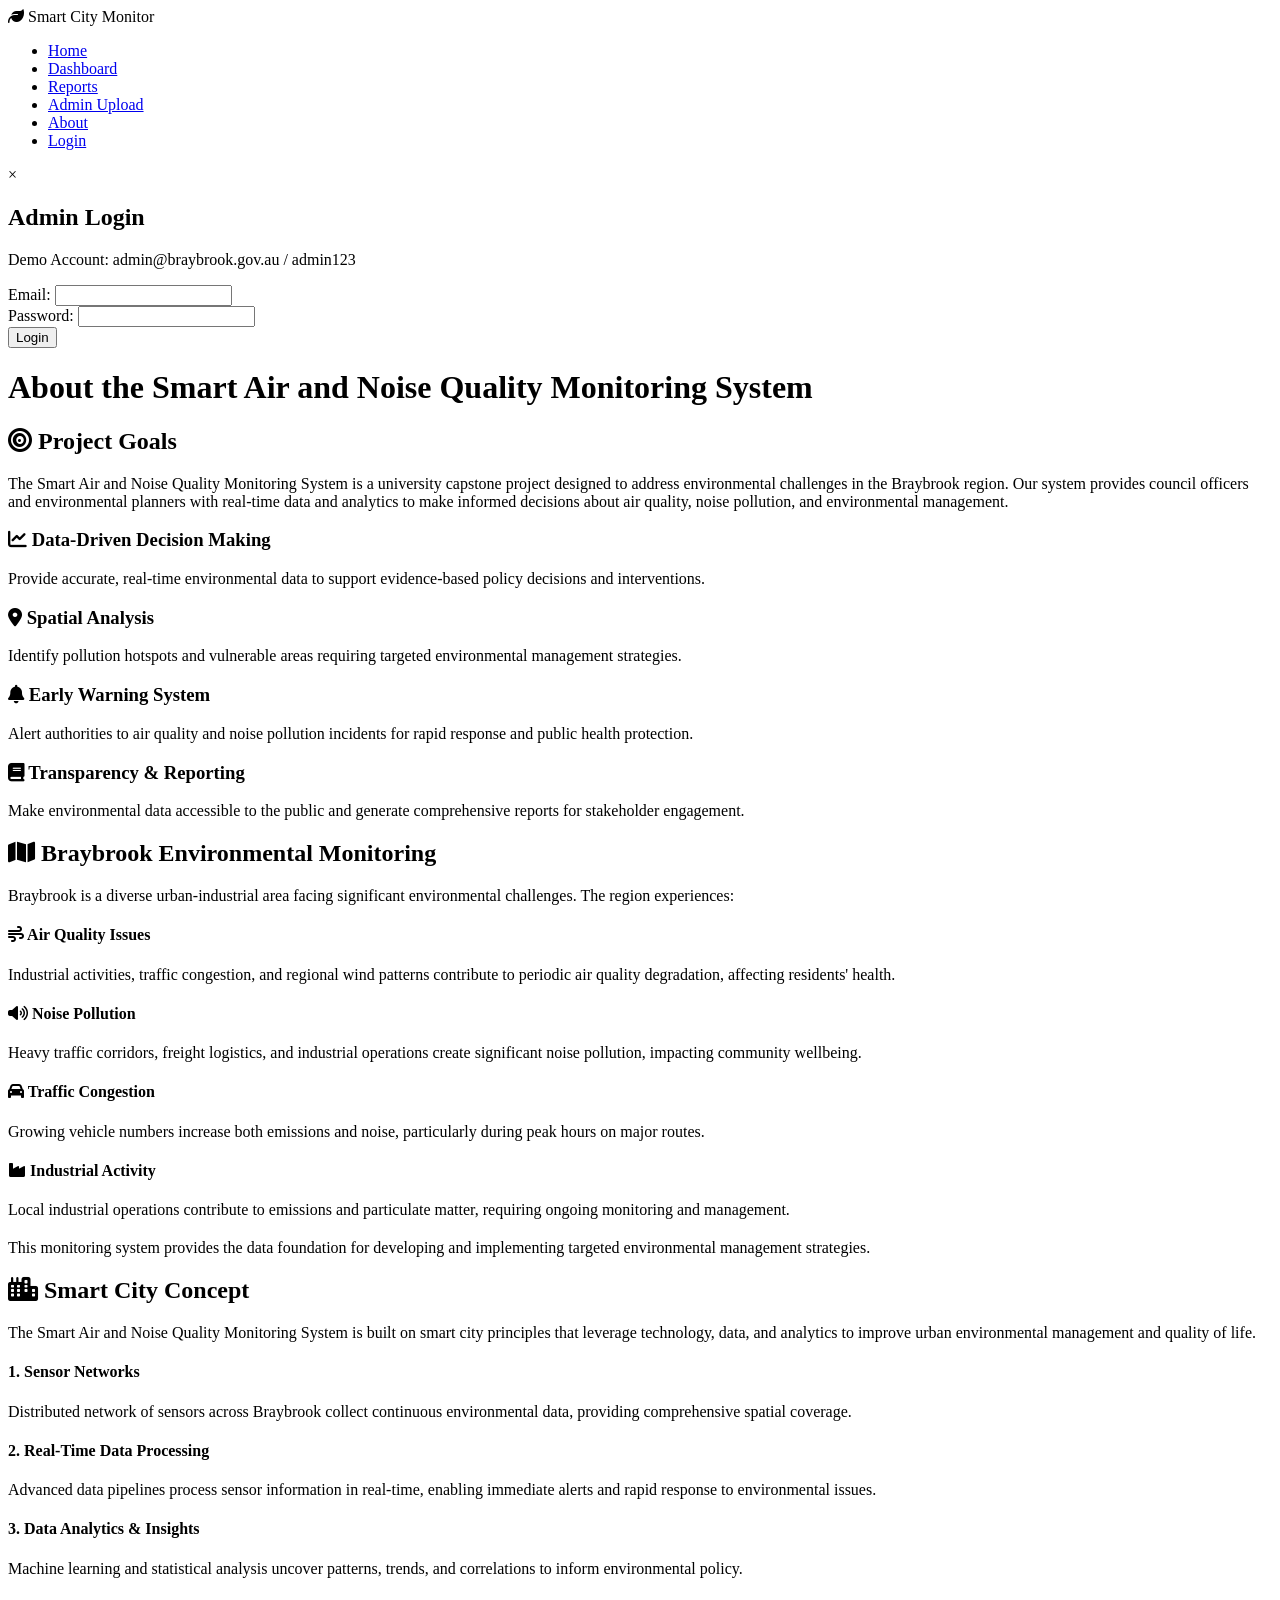
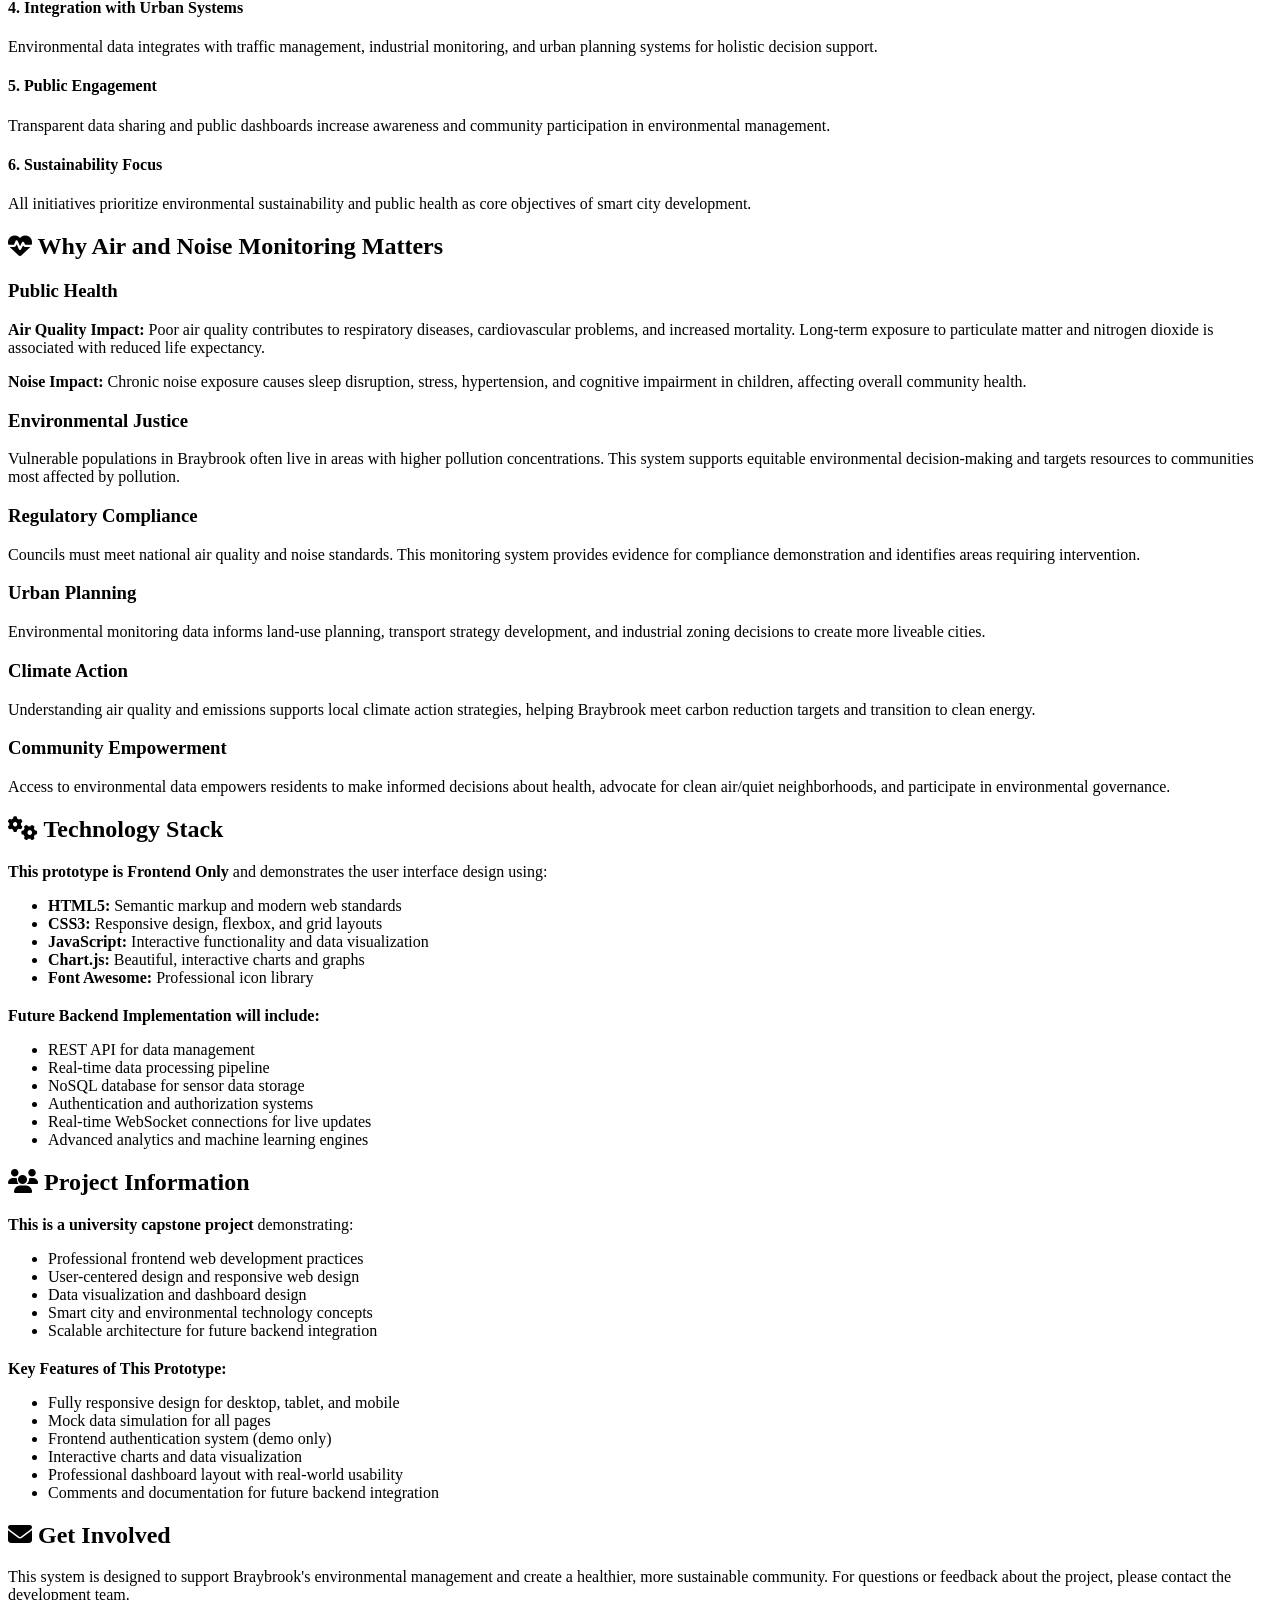
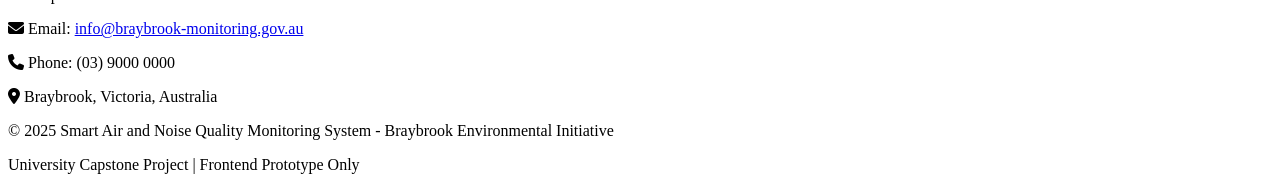
==== about.html @ 778712ca "Add files via upload" ====
<!DOCTYPE html>
<html lang="en">
<head>
    <meta charset="UTF-8">
    <meta name="viewport" content="width=device-width, initial-scale=1.0">
    <title>About - Smart Air and Noise Quality Monitoring System</title>
    <link rel="stylesheet" href="css/style.css">
    <link rel="stylesheet" href="https://cdnjs.cloudflare.com/ajax/libs/font-awesome/6.4.0/css/all.min.css">
</head>
<body>
    <!-- Navigation Bar -->
    <nav class="navbar">
        <div class="nav-container">
            <div class="nav-logo">
                <i class="fas fa-leaf"></i>
                <span>Smart City Monitor</span>
            </div>
            <ul class="nav-menu">
                <li><a href="index.html" class="nav-link">Home</a></li>
                <li><a href="dashboard.html" class="nav-link">Dashboard</a></li>
                <li><a href="reports.html" class="nav-link">Reports</a></li>
                <li><a href="admin.html" class="nav-link">Admin Upload</a></li>
                <li><a href="about.html" class="nav-link active">About</a></li>
                <li id="loginBtn"><a href="#" class="nav-link btn-login">Login</a></li>
                <li id="logoutBtn" style="display:none;"><a href="#" class="nav-link btn-login">Logout</a></li>
            </ul>
            <div class="hamburger">
                <span></span>
                <span></span>
                <span></span>
            </div>
        </div>
    </nav>

    <!-- Login Modal -->
    <div id="loginModal" class="modal">
        <div class="modal-content">
            <span class="close">&times;</span>
            <div class="login-form-container">
                <h2>Admin Login</h2>
                <p class="demo-note">Demo Account: admin@braybrook.gov.au / admin123</p>
                <form id="loginForm">
                    <div class="form-group">
                        <label for="email">Email:</label>
                        <input type="email" id="email" name="email" required>
                    </div>
                    <div class="form-group">
                        <label for="password">Password:</label>
                        <input type="password" id="password" name="password" required>
                    </div>
                    <div id="loginError" class="error-message" style="display:none;"></div>
                    <button type="submit" class="btn-primary">Login</button>
                </form>
            </div>
        </div>
    </div>

    <!-- Main Content -->
    <main class="main-content">
        <div class="container">
            <h1>About the Smart Air and Noise Quality Monitoring System</h1>

            <!-- Project Overview -->
            <section class="about-section">
                <h2><i class="fas fa-bullseye"></i> Project Goals</h2>
                <div class="about-content">
                    <p>The Smart Air and Noise Quality Monitoring System is a university capstone project designed to address environmental challenges in the Braybrook region. Our system provides council officers and environmental planners with real-time data and analytics to make informed decisions about air quality, noise pollution, and environmental management.</p>
                    
                    <div class="goal-cards">
                        <div class="goal-card">
                            <h3><i class="fas fa-chart-line"></i> Data-Driven Decision Making</h3>
                            <p>Provide accurate, real-time environmental data to support evidence-based policy decisions and interventions.</p>
                        </div>
                        <div class="goal-card">
                            <h3><i class="fas fa-map-marker-alt"></i> Spatial Analysis</h3>
                            <p>Identify pollution hotspots and vulnerable areas requiring targeted environmental management strategies.</p>
                        </div>
                        <div class="goal-card">
                            <h3><i class="fas fa-bell"></i> Early Warning System</h3>
                            <p>Alert authorities to air quality and noise pollution incidents for rapid response and public health protection.</p>
                        </div>
                        <div class="goal-card">
                            <h3><i class="fas fa-book"></i> Transparency & Reporting</h3>
                            <p>Make environmental data accessible to the public and generate comprehensive reports for stakeholder engagement.</p>
                        </div>
                    </div>
                </div>
            </section>

            <!-- Braybrook Environmental Monitoring -->
            <section class="about-section">
                <h2><i class="fas fa-map"></i> Braybrook Environmental Monitoring</h2>
                <div class="about-content">
                    <p>Braybrook is a diverse urban-industrial area facing significant environmental challenges. The region experiences:</p>
                    
                    <div class="challenges-grid">
                        <div class="challenge-item">
                            <h4><i class="fas fa-wind"></i> Air Quality Issues</h4>
                            <p>Industrial activities, traffic congestion, and regional wind patterns contribute to periodic air quality degradation, affecting residents' health.</p>
                        </div>
                        <div class="challenge-item">
                            <h4><i class="fas fa-volume-high"></i> Noise Pollution</h4>
                            <p>Heavy traffic corridors, freight logistics, and industrial operations create significant noise pollution, impacting community wellbeing.</p>
                        </div>
                        <div class="challenge-item">
                            <h4><i class="fas fa-car"></i> Traffic Congestion</h4>
                            <p>Growing vehicle numbers increase both emissions and noise, particularly during peak hours on major routes.</p>
                        </div>
                        <div class="challenge-item">
                            <h4><i class="fas fa-industry"></i> Industrial Activity</h4>
                            <p>Local industrial operations contribute to emissions and particulate matter, requiring ongoing monitoring and management.</p>
                        </div>
                    </div>

                    <p style="margin-top: 20px;">This monitoring system provides the data foundation for developing and implementing targeted environmental management strategies.</p>
                </div>
            </section>

            <!-- Smart City Concept -->
            <section class="about-section">
                <h2><i class="fas fa-city"></i> Smart City Concept</h2>
                <div class="about-content">
                    <p>The Smart Air and Noise Quality Monitoring System is built on smart city principles that leverage technology, data, and analytics to improve urban environmental management and quality of life.</p>
                    
                    <div class="smart-city-principles">
                        <div class="principle">
                            <h4>1. Sensor Networks</h4>
                            <p>Distributed network of sensors across Braybrook collect continuous environmental data, providing comprehensive spatial coverage.</p>
                        </div>
                        <div class="principle">
                            <h4>2. Real-Time Data Processing</h4>
                            <p>Advanced data pipelines process sensor information in real-time, enabling immediate alerts and rapid response to environmental issues.</p>
                        </div>
                        <div class="principle">
                            <h4>3. Data Analytics & Insights</h4>
                            <p>Machine learning and statistical analysis uncover patterns, trends, and correlations to inform environmental policy.</p>
                        </div>
                        <div class="principle">
                            <h4>4. Integration with Urban Systems</h4>
                            <p>Environmental data integrates with traffic management, industrial monitoring, and urban planning systems for holistic decision support.</p>
                        </div>
                        <div class="principle">
                            <h4>5. Public Engagement</h4>
                            <p>Transparent data sharing and public dashboards increase awareness and community participation in environmental management.</p>
                        </div>
                        <div class="principle">
                            <h4>6. Sustainability Focus</h4>
                            <p>All initiatives prioritize environmental sustainability and public health as core objectives of smart city development.</p>
                        </div>
                    </div>
                </div>
            </section>

            <!-- Environmental Monitoring Importance -->
            <section class="about-section">
                <h2><i class="fas fa-heartbeat"></i> Why Air and Noise Monitoring Matters</h2>
                <div class="about-content">
                    <div class="importance-cards">
                        <div class="importance-card">
                            <h3>Public Health</h3>
                            <p><strong>Air Quality Impact:</strong> Poor air quality contributes to respiratory diseases, cardiovascular problems, and increased mortality. Long-term exposure to particulate matter and nitrogen dioxide is associated with reduced life expectancy.</p>
                            <p><strong>Noise Impact:</strong> Chronic noise exposure causes sleep disruption, stress, hypertension, and cognitive impairment in children, affecting overall community health.</p>
                        </div>

                        <div class="importance-card">
                            <h3>Environmental Justice</h3>
                            <p>Vulnerable populations in Braybrook often live in areas with higher pollution concentrations. This system supports equitable environmental decision-making and targets resources to communities most affected by pollution.</p>
                        </div>

                        <div class="importance-card">
                            <h3>Regulatory Compliance</h3>
                            <p>Councils must meet national air quality and noise standards. This monitoring system provides evidence for compliance demonstration and identifies areas requiring intervention.</p>
                        </div>

                        <div class="importance-card">
                            <h3>Urban Planning</h3>
                            <p>Environmental monitoring data informs land-use planning, transport strategy development, and industrial zoning decisions to create more liveable cities.</p>
                        </div>

                        <div class="importance-card">
                            <h3>Climate Action</h3>
                            <p>Understanding air quality and emissions supports local climate action strategies, helping Braybrook meet carbon reduction targets and transition to clean energy.</p>
                        </div>

                        <div class="importance-card">
                            <h3>Community Empowerment</h3>
                            <p>Access to environmental data empowers residents to make informed decisions about health, advocate for clean air/quiet neighborhoods, and participate in environmental governance.</p>
                        </div>
                    </div>
                </div>
            </section>

            <!-- Technology Stack -->
            <section class="about-section">
                <h2><i class="fas fa-cogs"></i> Technology Stack</h2>
                <div class="about-content">
                    <p><strong>This prototype is Frontend Only</strong> and demonstrates the user interface design using:</p>
                    <ul class="tech-list">
                        <li><strong>HTML5:</strong> Semantic markup and modern web standards</li>
                        <li><strong>CSS3:</strong> Responsive design, flexbox, and grid layouts</li>
                        <li><strong>JavaScript:</strong> Interactive functionality and data visualization</li>
                        <li><strong>Chart.js:</strong> Beautiful, interactive charts and graphs</li>
                        <li><strong>Font Awesome:</strong> Professional icon library</li>
                    </ul>

                    <p style="margin-top: 20px;"><strong>Future Backend Implementation will include:</strong></p>
                    <ul class="tech-list">
                        <li>REST API for data management</li>
                        <li>Real-time data processing pipeline</li>
                        <li>NoSQL database for sensor data storage</li>
                        <li>Authentication and authorization systems</li>
                        <li>Real-time WebSocket connections for live updates</li>
                        <li>Advanced analytics and machine learning engines</li>
                    </ul>
                </div>
            </section>

            <!-- Team & Acknowledgments -->
            <section class="about-section">
                <h2><i class="fas fa-users"></i> Project Information</h2>
                <div class="about-content">
                    <p><strong>This is a university capstone project</strong> demonstrating:</p>
                    <ul>
                        <li>Professional frontend web development practices</li>
                        <li>User-centered design and responsive web design</li>
                        <li>Data visualization and dashboard design</li>
                        <li>Smart city and environmental technology concepts</li>
                        <li>Scalable architecture for future backend integration</li>
                    </ul>

                    <p style="margin-top: 20px;"><strong>Key Features of This Prototype:</strong></p>
                    <ul>
                        <li>Fully responsive design for desktop, tablet, and mobile</li>
                        <li>Mock data simulation for all pages</li>
                        <li>Frontend authentication system (demo only)</li>
                        <li>Interactive charts and data visualization</li>
                        <li>Professional dashboard layout with real-world usability</li>
                        <li>Comments and documentation for future backend integration</li>
                    </ul>
                </div>
            </section>

            <!-- Contact Section -->
            <section class="about-section">
                <h2><i class="fas fa-envelope"></i> Get Involved</h2>
                <div class="about-content">
                    <p>This system is designed to support Braybrook's environmental management and create a healthier, more sustainable community. For questions or feedback about the project, please contact the development team.</p>
                    
                    <div class="contact-info">
                        <p><i class="fas fa-envelope"></i> Email: <a href="mailto:info@braybrook-monitoring.gov.au">info@braybrook-monitoring.gov.au</a></p>
                        <p><i class="fas fa-phone"></i> Phone: (03) 9000 0000</p>
                        <p><i class="fas fa-map-marker-alt"></i> Braybrook, Victoria, Australia</p>
                    </div>
                </div>
            </section>
        </div>
    </main>

    <!-- Footer -->
    <footer class="footer">
        <div class="container">
            <p>&copy; 2025 Smart Air and Noise Quality Monitoring System - Braybrook Environmental Initiative</p>
            <p>University Capstone Project | Frontend Prototype Only</p>
        </div>
    </footer>

    <script src="js/main.js"></script>
</body>
</html>
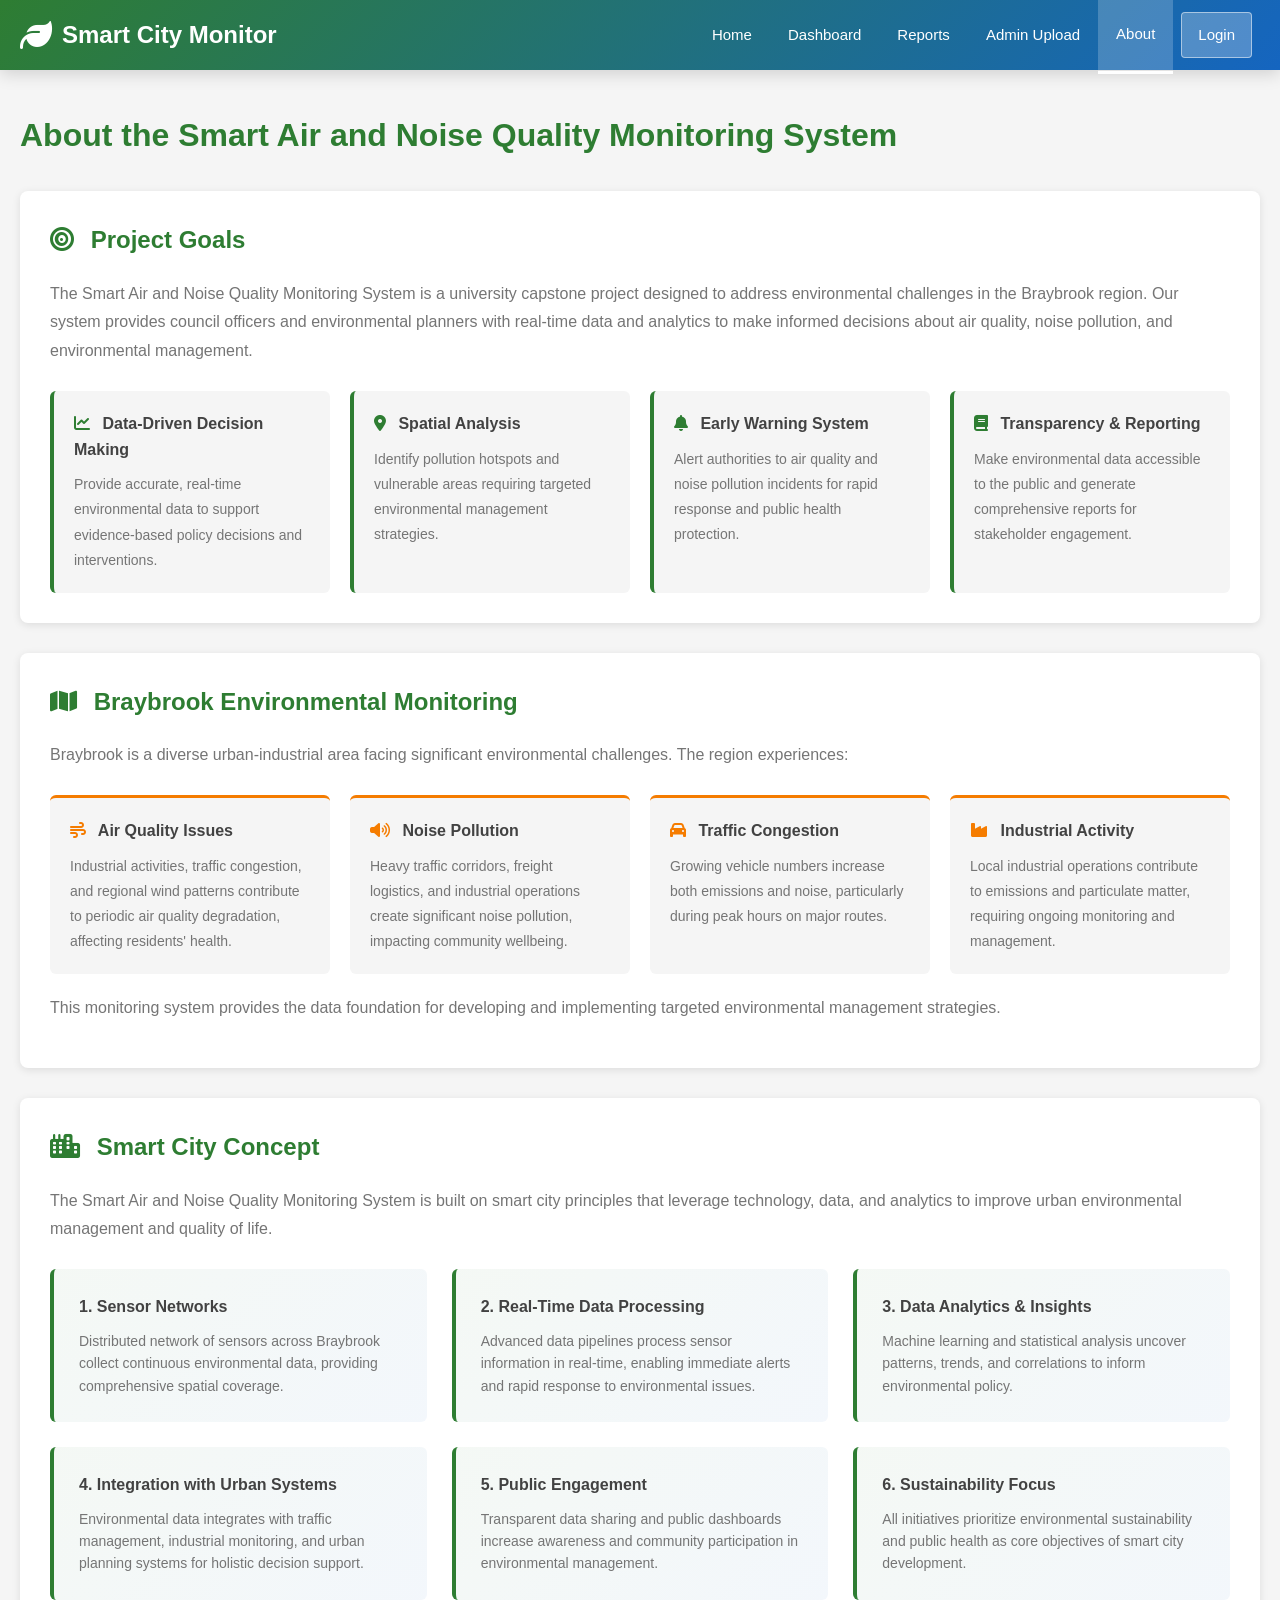
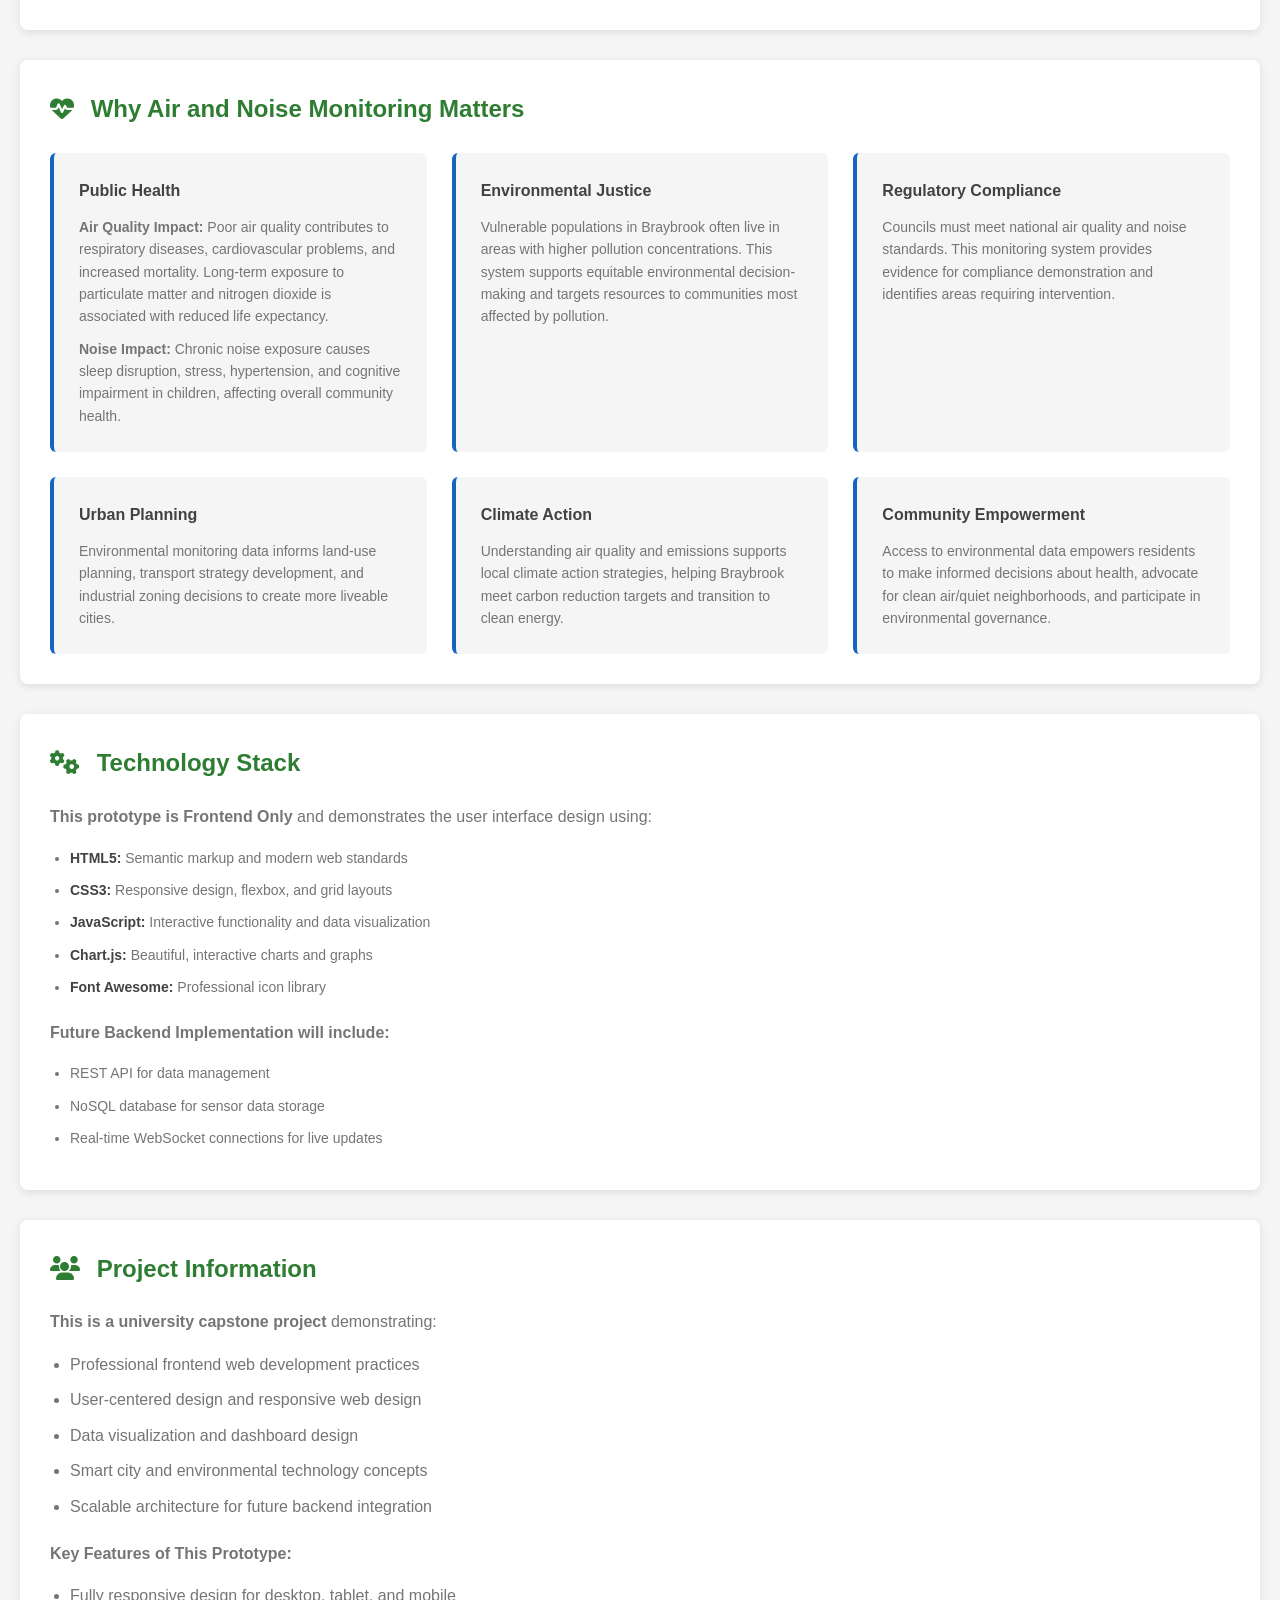
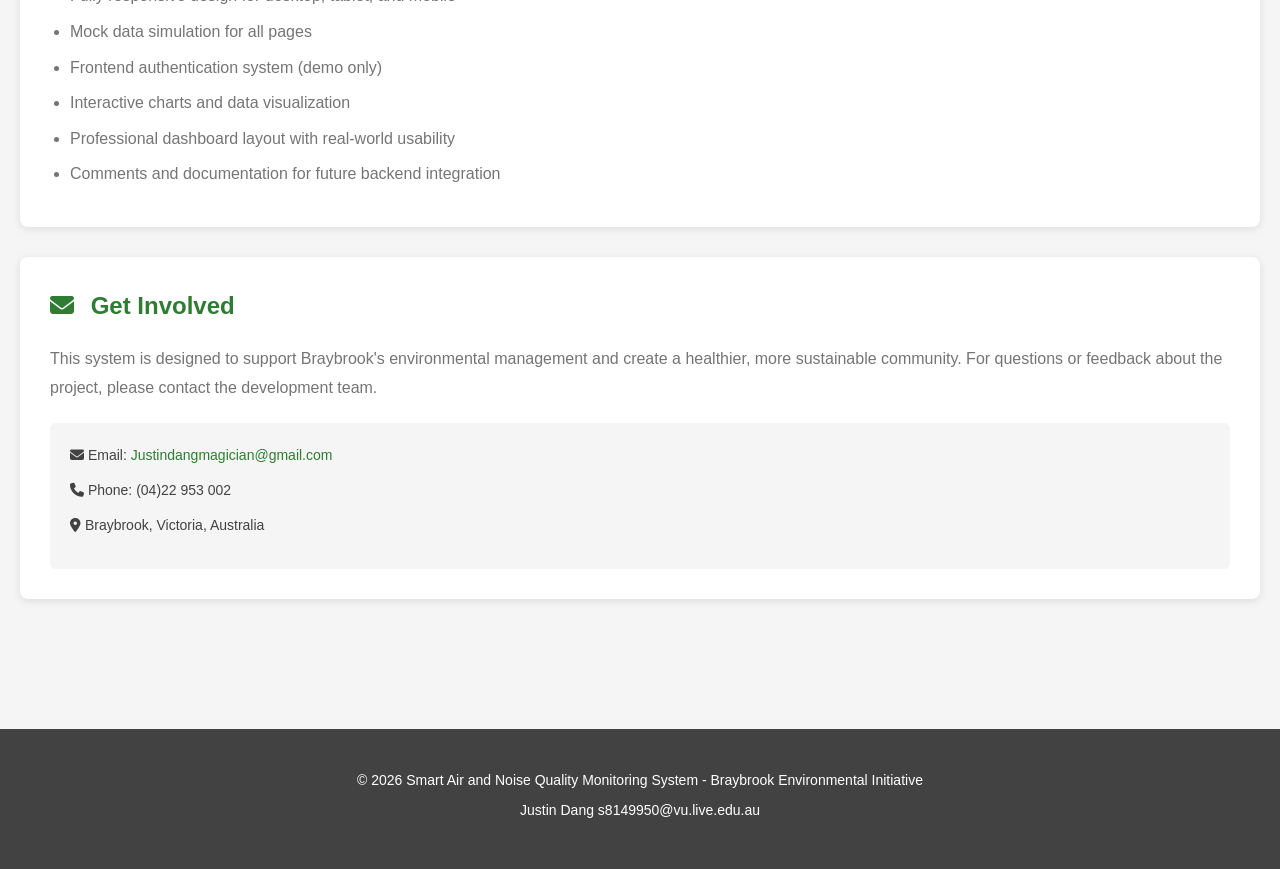
==== commit fb69e9ba: "change notes" ====
--- a/about.html
+++ b/about.html
@@ -206,11 +206,8 @@
                     <p style="margin-top: 20px;"><strong>Future Backend Implementation will include:</strong></p>
                     <ul class="tech-list">
                         <li>REST API for data management</li>
-                        <li>Real-time data processing pipeline</li>
                         <li>NoSQL database for sensor data storage</li>
-                        <li>Authentication and authorization systems</li>
                         <li>Real-time WebSocket connections for live updates</li>
-                        <li>Advanced analytics and machine learning engines</li>
                     </ul>
                 </div>
             </section>
@@ -247,8 +244,8 @@
                     <p>This system is designed to support Braybrook's environmental management and create a healthier, more sustainable community. For questions or feedback about the project, please contact the development team.</p>
                     
                     <div class="contact-info">
-                        <p><i class="fas fa-envelope"></i> Email: <a href="mailto:info@braybrook-monitoring.gov.au">info@braybrook-monitoring.gov.au</a></p>
-                        <p><i class="fas fa-phone"></i> Phone: (03) 9000 0000</p>
+                        <p><i class="fas fa-envelope"></i> Email: <a href="mailto:justindangmagician@gmail.com">Justindangmagician@gmail.com</a></p>
+                        <p><i class="fas fa-phone"></i> Phone: (04)22 953 002</p>
                         <p><i class="fas fa-map-marker-alt"></i> Braybrook, Victoria, Australia</p>
                     </div>
                 </div>
@@ -259,8 +256,8 @@
     <!-- Footer -->
     <footer class="footer">
         <div class="container">
-            <p>&copy; 2025 Smart Air and Noise Quality Monitoring System - Braybrook Environmental Initiative</p>
-            <p>University Capstone Project | Frontend Prototype Only</p>
+            <p>&copy; 2026 Smart Air and Noise Quality Monitoring System - Braybrook Environmental Initiative</p>
+            <p>Justin Dang s8149950@vu.live.edu.au</p>
         </div>
     </footer>
 
--- a/css/style.css
+++ b/css/style.css
@@ -0,0 +1,1679 @@
+/* ============================================
+   SMART CITY MONITORING SYSTEM - MAIN STYLESHEET
+   Environmental Theme: Green, Blue, White, Grey
+   ============================================ */
+
+* {
+    margin: 0;
+    padding: 0;
+    box-sizing: border-box;
+}
+
+:root {
+    --primary-green: #2e7d32;
+    --light-green: #4caf50;
+    --accent-green: #81c784;
+    --primary-blue: #1565c0;
+    --light-blue: #42a5f5;
+    --accent-blue: #90caf9;
+    --dark-grey: #424242;
+    --medium-grey: #757575;
+    --light-grey: #e0e0e0;
+    --very-light-grey: #f5f5f5;
+    --white: #ffffff;
+    --danger-red: #d32f2f;
+    --warning-orange: #f57c00;
+    --success-green: #388e3c;
+    --shadow: 0 2px 8px rgba(0, 0, 0, 0.1);
+    --shadow-lg: 0 4px 16px rgba(0, 0, 0, 0.15);
+}
+
+html, body {
+    font-family: 'Segoe UI', Tahoma, Geneva, Verdana, sans-serif;
+    line-height: 1.6;
+    color: var(--dark-grey);
+    background-color: var(--very-light-grey);
+}
+
+/* ============================================
+   NAVBAR & NAVIGATION
+   ============================================ */
+
+.navbar {
+    background: linear-gradient(135deg, var(--primary-green) 0%, var(--primary-blue) 100%);
+    color: var(--white);
+    padding: 0;
+    box-shadow: var(--shadow-lg);
+    position: sticky;
+    top: 0;
+    z-index: 100;
+}
+
+.nav-container {
+    max-width: 1400px;
+    margin: 0 auto;
+    display: flex;
+    justify-content: space-between;
+    align-items: center;
+    padding: 0 20px;
+    height: 70px;
+}
+
+.nav-logo {
+    display: flex;
+    align-items: center;
+    font-size: 24px;
+    font-weight: bold;
+    gap: 10px;
+}
+
+.nav-logo i {
+    font-size: 32px;
+}
+
+.nav-menu {
+    display: flex;
+    list-style: none;
+    gap: 0;
+    align-items: center;
+}
+
+.nav-link {
+    color: var(--white);
+    padding: 25px 18px;
+    display: block;
+    text-decoration: none;
+    transition: all 0.3s ease;
+    font-size: 15px;
+    font-weight: 500;
+}
+
+.nav-link:hover,
+.nav-link.active {
+    background-color: rgba(255, 255, 255, 0.2);
+    border-bottom: 3px solid var(--white);
+}
+
+.nav-link.btn-login {
+    background-color: rgba(255, 255, 255, 0.25);
+    border-radius: 4px;
+    padding: 10px 16px;
+    margin: 0 8px;
+    border: 1px solid rgba(255, 255, 255, 0.5);
+}
+
+.nav-link.btn-login:hover {
+    background-color: rgba(255, 255, 255, 0.4);
+    border-bottom: none;
+}
+
+.hamburger {
+    display: none;
+    flex-direction: column;
+    cursor: pointer;
+}
+
+.hamburger span {
+    width: 25px;
+    height: 3px;
+    background-color: var(--white);
+    margin: 5px 0;
+    transition: 0.3s;
+    border-radius: 2px;
+}
+
+/* ============================================
+   MODAL & LOGIN
+   ============================================ */
+
+.modal {
+    display: none;
+    position: fixed;
+    z-index: 1000;
+    left: 0;
+    top: 0;
+    width: 100%;
+    height: 100%;
+    background-color: rgba(0, 0, 0, 0.6);
+    animation: fadeIn 0.3s ease;
+}
+
+@keyframes fadeIn {
+    from { opacity: 0; }
+    to { opacity: 1; }
+}
+
+.modal-content {
+    background-color: var(--white);
+    margin: 10% auto;
+    padding: 0;
+    width: 90%;
+    max-width: 450px;
+    border-radius: 8px;
+    box-shadow: var(--shadow-lg);
+    animation: slideDown 0.3s ease;
+}
+
+@keyframes slideDown {
+    from {
+        transform: translateY(-50px);
+        opacity: 0;
+    }
+    to {
+        transform: translateY(0);
+        opacity: 1;
+    }
+}
+
+.close {
+    color: #aaa;
+    float: right;
+    font-size: 28px;
+    font-weight: bold;
+    padding: 10px 20px;
+    cursor: pointer;
+    transition: 0.3s;
+}
+
+.close:hover {
+    color: var(--dark-grey);
+}
+
+.login-form-container {
+    padding: 40px;
+}
+
+.login-form-container h2 {
+    color: var(--primary-green);
+    margin-bottom: 10px;
+    font-size: 28px;
+}
+
+.demo-note {
+    color: var(--medium-grey);
+    font-size: 13px;
+    margin-bottom: 25px;
+    background-color: #f0f7f4;
+    padding: 10px 12px;
+    border-left: 3px solid var(--primary-green);
+    border-radius: 4px;
+}
+
+.form-group {
+    margin-bottom: 20px;
+}
+
+.form-group label {
+    display: block;
+    margin-bottom: 8px;
+    font-weight: 600;
+    color: var(--dark-grey);
+}
+
+.form-group input {
+    width: 100%;
+    padding: 12px;
+    border: 1px solid var(--light-grey);
+    border-radius: 4px;
+    font-size: 14px;
+    transition: 0.3s;
+}
+
+.form-group input:focus {
+    outline: none;
+    border-color: var(--primary-green);
+    box-shadow: 0 0 0 3px rgba(46, 125, 50, 0.1);
+}
+
+.error-message {
+    color: var(--danger-red);
+    font-size: 14px;
+    margin-bottom: 15px;
+    padding: 12px;
+    background-color: #ffebee;
+    border-radius: 4px;
+    border-left: 3px solid var(--danger-red);
+}
+
+/* ============================================
+   BUTTONS
+   ============================================ */
+
+.btn {
+    display: inline-block;
+    padding: 12px 28px;
+    text-decoration: none;
+    border-radius: 4px;
+    font-weight: 600;
+    transition: all 0.3s ease;
+    cursor: pointer;
+    border: none;
+    font-size: 15px;
+}
+
+.btn-primary {
+    background-color: var(--primary-green);
+    color: var(--white);
+}
+
+.btn-primary:hover {
+    background-color: var(--success-green);
+    transform: translateY(-2px);
+    box-shadow: var(--shadow-lg);
+}
+
+.btn-secondary {
+    background-color: var(--primary-blue);
+    color: var(--white);
+}
+
+.btn-secondary:hover {
+    background-color: #0d47a1;
+    transform: translateY(-2px);
+    box-shadow: var(--shadow-lg);
+}
+
+/* ============================================
+   CONTAINER & LAYOUT
+   ============================================ */
+
+.container {
+    max-width: 1400px;
+    margin: 0 auto;
+    padding: 0 20px;
+}
+
+.main-content {
+    min-height: calc(100vh - 70px - 100px);
+    padding: 40px 0;
+}
+
+/* ============================================
+   HERO SECTION
+   ============================================ */
+
+.hero {
+    background: linear-gradient(135deg, var(--primary-green) 0%, var(--primary-blue) 100%);
+    color: var(--white);
+    padding: 100px 20px;
+    text-align: center;
+    clip-path: polygon(0 0, 100% 0, 100% 85%, 0 100%);
+}
+
+.hero-content h1 {
+    font-size: 48px;
+    margin-bottom: 20px;
+    font-weight: 700;
+}
+
+.hero-content p {
+    font-size: 20px;
+    margin-bottom: 40px;
+    opacity: 0.9;
+}
+
+.hero-buttons {
+    display: flex;
+    gap: 20px;
+    justify-content: center;
+    flex-wrap: wrap;
+}
+
+/* ============================================
+   OVERVIEW SECTION & CARDS
+   ============================================ */
+
+.overview-section {
+    padding: 60px 0;
+    background-color: var(--white);
+}
+
+.overview-section h2 {
+    text-align: center;
+    color: var(--primary-green);
+    margin-bottom: 50px;
+    font-size: 36px;
+    font-weight: 700;
+}
+
+.cards-grid {
+    display: grid;
+    grid-template-columns: repeat(auto-fit, minmax(280px, 1fr));
+    gap: 30px;
+}
+
+.overview-card {
+    background: var(--white);
+    border-radius: 8px;
+    padding: 30px;
+    text-align: center;
+    box-shadow: var(--shadow);
+    transition: all 0.3s ease;
+    border-top: 4px solid var(--primary-green);
+}
+
+.overview-card:hover {
+    transform: translateY(-8px);
+    box-shadow: var(--shadow-lg);
+}
+
+.card-icon {
+    width: 70px;
+    height: 70px;
+    margin: 0 auto 20px;
+    border-radius: 50%;
+    display: flex;
+    align-items: center;
+    justify-content: center;
+    font-size: 32px;
+    color: var(--white);
+}
+
+.card-icon.air-quality {
+    background-color: var(--light-green);
+}
+
+.card-icon.noise {
+    background-color: var(--warning-orange);
+}
+
+.card-icon.weather {
+    background-color: var(--light-blue);
+}
+
+.card-icon.traffic {
+    background-color: var(--accent-green);
+}
+
+.overview-card h3 {
+    font-size: 20px;
+    margin-bottom: 15px;
+    color: var(--dark-grey);
+}
+
+.overview-card p {
+    color: var(--medium-grey);
+    margin-bottom: 20px;
+    line-height: 1.6;
+}
+
+.card-features {
+    list-style: none;
+    text-align: left;
+}
+
+.card-features li {
+    padding: 8px 0;
+    color: var(--medium-grey);
+    font-size: 14px;
+}
+
+.card-features i {
+    color: var(--primary-green);
+    margin-right: 10px;
+}
+
+/* ============================================
+   DASHBOARD SECTION
+   ============================================ */
+
+.main-content h1 {
+    color: var(--primary-green);
+    margin-bottom: 30px;
+    font-size: 32px;
+    font-weight: 700;
+}
+
+.filter-section {
+    display: flex;
+    gap: 20px;
+    margin-bottom: 30px;
+    flex-wrap: wrap;
+    background-color: var(--white);
+    padding: 20px;
+    border-radius: 8px;
+    box-shadow: var(--shadow);
+    align-items: flex-end;
+}
+
+.filter-group {
+    flex: 1;
+    min-width: 180px;
+}
+
+.filter-group label {
+    display: block;
+    margin-bottom: 8px;
+    font-weight: 600;
+    color: var(--dark-grey);
+    font-size: 14px;
+}
+
+.filter-group select,
+.filter-group input {
+    width: 100%;
+    padding: 10px;
+    border: 1px solid var(--light-grey);
+    border-radius: 4px;
+    font-size: 14px;
+}
+
+.filter-group select:focus,
+.filter-group input:focus {
+    outline: none;
+    border-color: var(--primary-green);
+    box-shadow: 0 0 0 3px rgba(46, 125, 50, 0.1);
+}
+
+/* ============================================
+   NOTIFICATIONS SECTION
+   ============================================ */
+
+.notifications-section {
+    margin-bottom: 30px;
+}
+
+.notification {
+    padding: 16px;
+    border-radius: 4px;
+    margin-bottom: 12px;
+    display: flex;
+    gap: 12px;
+    align-items: flex-start;
+}
+
+.notification-icon {
+    font-size: 20px;
+    flex-shrink: 0;
+}
+
+.notification.warning {
+    background-color: #fff3e0;
+    border-left: 4px solid var(--warning-orange);
+    color: var(--dark-grey);
+}
+
+.notification.warning .notification-icon {
+    color: var(--warning-orange);
+}
+
+.notification.error {
+    background-color: #ffebee;
+    border-left: 4px solid var(--danger-red);
+    color: var(--dark-grey);
+}
+
+.notification.error .notification-icon {
+    color: var(--danger-red);
+}
+
+.notification-title {
+    font-weight: 600;
+    margin-bottom: 4px;
+}
+
+/* ============================================
+   STATISTICS CARDS
+   ============================================ */
+
+.stats-grid {
+    display: grid;
+    grid-template-columns: repeat(auto-fit, minmax(250px, 1fr));
+    gap: 20px;
+    margin-bottom: 40px;
+}
+
+.stat-card {
+    background: var(--white);
+    border-radius: 8px;
+    padding: 25px;
+    box-shadow: var(--shadow);
+    transition: all 0.3s ease;
+    border-left: 5px solid var(--primary-green);
+}
+
+.stat-card:hover {
+    transform: translateY(-4px);
+    box-shadow: var(--shadow-lg);
+}
+
+.stat-card.noise {
+    border-left-color: var(--warning-orange);
+}
+
+.stat-header {
+    display: flex;
+    justify-content: space-between;
+    align-items: center;
+    margin-bottom: 15px;
+}
+
+.stat-header h3 {
+    font-size: 14px;
+    color: var(--medium-grey);
+    font-weight: 600;
+}
+
+.stat-header i {
+    font-size: 24px;
+    color: var(--primary-green);
+}
+
+.stat-card.noise .stat-header i {
+    color: var(--warning-orange);
+}
+
+.stat-value {
+    font-size: 36px;
+    font-weight: 700;
+    color: var(--primary-green);
+    margin-bottom: 5px;
+}
+
+.stat-unit {
+    font-size: 13px;
+    color: var(--medium-grey);
+    margin-bottom: 10px;
+}
+
+.stat-status {
+    display: inline-block;
+    padding: 4px 12px;
+    border-radius: 20px;
+    font-size: 12px;
+    font-weight: 600;
+    margin-bottom: 10px;
+}
+
+.stat-status {
+    background-color: #fff3e0;
+    color: #e65100;
+}
+
+.stat-trend {
+    font-size: 13px;
+    color: var(--medium-grey);
+}
+
+.stat-trend i {
+    color: #f44336;
+    margin-right: 4px;
+}
+
+/* ============================================
+   CHARTS SECTION
+   ============================================ */
+
+.charts-container {
+    margin-bottom: 40px;
+}
+
+.chart-wrapper {
+    background: var(--white);
+    border-radius: 8px;
+    padding: 25px;
+    box-shadow: var(--shadow);
+    margin-bottom: 25px;
+}
+
+.chart-wrapper h2 {
+    color: var(--dark-grey);
+    margin-bottom: 20px;
+    font-size: 18px;
+    font-weight: 600;
+}
+
+.chart-wrapper.full-width {
+    grid-column: 1 / -1;
+}
+
+.chart-wrapper canvas {
+    max-height: 350px;
+}
+
+/* ============================================
+   DATA TABLES
+   ============================================ */
+
+.table-section {
+    background-color: var(--white);
+    border-radius: 8px;
+    padding: 25px;
+    box-shadow: var(--shadow);
+    margin-bottom: 40px;
+}
+
+.table-section h2 {
+    color: var(--dark-grey);
+    margin-bottom: 20px;
+    font-size: 18px;
+    font-weight: 600;
+}
+
+.table-wrapper {
+    overflow-x: auto;
+}
+
+.data-table {
+    width: 100%;
+    border-collapse: collapse;
+    font-size: 14px;
+}
+
+.data-table thead {
+    background-color: var(--very-light-grey);
+    border-bottom: 2px solid var(--light-grey);
+}
+
+.data-table th {
+    padding: 15px;
+    text-align: left;
+    font-weight: 600;
+    color: var(--dark-grey);
+}
+
+.data-table td {
+    padding: 15px;
+    border-bottom: 1px solid var(--light-grey);
+}
+
+.data-table tbody tr:hover {
+    background-color: var(--very-light-grey);
+}
+
+.status-badge {
+    display: inline-block;
+    padding: 6px 12px;
+    border-radius: 20px;
+    font-size: 12px;
+    font-weight: 600;
+}
+
+.status-badge.status-good {
+    background-color: #e8f5e9;
+    color: #2e7d32;
+}
+
+.status-badge.status-moderate {
+    background-color: #fff3e0;
+    color: #e65100;
+}
+
+.status-badge.status-high {
+    background-color: #ffebee;
+    color: #c62828;
+}
+
+.status-badge.status-uploaded {
+    background-color: #e8f5e9;
+    color: #2e7d32;
+}
+
+/* ============================================
+   REPORT SECTION
+   ============================================ */
+
+.report-section {
+    background-color: var(--white);
+    border-radius: 8px;
+    padding: 25px;
+    box-shadow: var(--shadow);
+    margin-bottom: 40px;
+}
+
+.report-section h2 {
+    color: var(--dark-grey);
+    margin-bottom: 20px;
+}
+
+.report-controls {
+    display: flex;
+    gap: 20px;
+    flex-wrap: wrap;
+    align-items: flex-end;
+}
+
+.control-group {
+    flex: 1;
+    min-width: 150px;
+}
+
+.control-group label {
+    display: block;
+    margin-bottom: 8px;
+    font-weight: 600;
+    color: var(--dark-grey);
+    font-size: 14px;
+}
+
+.control-group select,
+.control-group input {
+    width: 100%;
+    padding: 10px;
+    border: 1px solid var(--light-grey);
+    border-radius: 4px;
+    font-size: 14px;
+}
+
+.report-summary {
+    margin-top: 40px;
+}
+
+.report-summary h2 {
+    color: var(--primary-green);
+    margin-bottom: 30px;
+    font-size: 24px;
+}
+
+.report-card {
+    background-color: var(--white);
+    border-radius: 8px;
+    box-shadow: var(--shadow);
+    margin-bottom: 25px;
+    overflow: hidden;
+}
+
+.card-header {
+    background-color: var(--very-light-grey);
+    padding: 20px;
+    border-left: 4px solid var(--primary-green);
+}
+
+.card-header h3 {
+    color: var(--dark-grey);
+    font-size: 16px;
+    margin: 0;
+}
+
+.card-header i {
+    margin-right: 10px;
+    color: var(--primary-green);
+}
+
+.card-body {
+    padding: 20px;
+}
+
+.card-body ul {
+    list-style: none;
+}
+
+.card-body li {
+    padding: 10px 0;
+    border-bottom: 1px solid var(--light-grey);
+    color: var(--medium-grey);
+}
+
+.card-body li:last-child {
+    border-bottom: none;
+}
+
+.report-table {
+    width: 100%;
+    border-collapse: collapse;
+}
+
+.report-table thead {
+    background-color: var(--very-light-grey);
+}
+
+.report-table th,
+.report-table td {
+    padding: 12px;
+    text-align: left;
+    border-bottom: 1px solid var(--light-grey);
+    font-size: 14px;
+}
+
+.report-table th {
+    font-weight: 600;
+    color: var(--dark-grey);
+}
+
+.export-buttons {
+    display: flex;
+    gap: 15px;
+    margin-top: 30px;
+    flex-wrap: wrap;
+}
+
+.export-buttons .btn {
+    display: flex;
+    align-items: center;
+    gap: 8px;
+}
+
+/* ============================================
+   ADMIN UPLOAD SECTION
+   ============================================ */
+
+.admin-section {
+    background-color: var(--white);
+    border-radius: 8px;
+    padding: 25px;
+    box-shadow: var(--shadow);
+    margin-bottom: 40px;
+}
+
+.admin-section h2 {
+    color: var(--dark-grey);
+    margin-bottom: 20px;
+}
+
+.upload-card {
+    border: 2px dashed var(--light-grey);
+    border-radius: 8px;
+    padding: 20px;
+    background-color: var(--very-light-grey);
+}
+
+.upload-form {
+    display: flex;
+    flex-direction: column;
+    gap: 20px;
+}
+
+.file-input-wrapper {
+    position: relative;
+    margin-bottom: 10px;
+}
+
+.file-input-wrapper input {
+    display: none;
+}
+
+.file-label {
+    display: flex;
+    align-items: center;
+    justify-content: center;
+    flex-direction: column;
+    gap: 10px;
+    padding: 40px;
+    border: 2px dashed var(--light-grey);
+    border-radius: 8px;
+    background-color: var(--white);
+    cursor: pointer;
+    transition: all 0.3s ease;
+    text-align: center;
+    color: var(--medium-grey);
+}
+
+.file-label:hover {
+    border-color: var(--primary-green);
+    background-color: #f0f7f4;
+}
+
+.file-label i {
+    font-size: 32px;
+    color: var(--primary-green);
+}
+
+.file-label span {
+    font-weight: 500;
+}
+
+.file-hint {
+    font-size: 12px;
+    color: var(--medium-grey);
+}
+
+.form-actions {
+    display: flex;
+    gap: 15px;
+    flex-wrap: wrap;
+}
+
+.form-actions .btn {
+    display: flex;
+    align-items: center;
+    gap: 8px;
+}
+
+.validation-section {
+    background-color: var(--white);
+    border-radius: 8px;
+    padding: 25px;
+    box-shadow: var(--shadow);
+    margin-bottom: 40px;
+}
+
+.validation-card {
+    border-radius: 8px;
+    padding: 20px;
+}
+
+.validation-card.success {
+    background-color: #e8f5e9;
+    border-left: 4px solid var(--success-green);
+    color: var(--dark-grey);
+}
+
+.validation-card.warning {
+    background-color: #fff3e0;
+    border-left: 4px solid var(--warning-orange);
+    color: var(--dark-grey);
+}
+
+.validation-summary {
+    margin-bottom: 15px;
+}
+
+.validation-summary p {
+    margin: 8px 0;
+    font-size: 14px;
+}
+
+.validation-issues {
+    margin-top: 15px;
+    padding-top: 15px;
+    border-top: 1px solid rgba(0, 0, 0, 0.1);
+}
+
+.validation-issues h4 {
+    margin-bottom: 10px;
+    font-size: 14px;
+    font-weight: 600;
+}
+
+.validation-issues ul {
+    list-style: none;
+    padding-left: 0;
+}
+
+.validation-issues li {
+    padding: 6px 0;
+    padding-left: 20px;
+    position: relative;
+    font-size: 13px;
+}
+
+.validation-issues li:before {
+    content: "⚠";
+    position: absolute;
+    left: 0;
+}
+
+.results-section {
+    background-color: var(--white);
+    border-radius: 8px;
+    padding: 25px;
+    box-shadow: var(--shadow);
+    margin-bottom: 40px;
+}
+
+.results-section h2 {
+    color: var(--dark-grey);
+    margin-bottom: 20px;
+}
+
+/* ============================================
+   INSTRUCTIONS SECTION
+   ============================================ */
+
+.instructions-section {
+    margin-bottom: 40px;
+}
+
+.instructions-section h2 {
+    color: var(--primary-green);
+    margin-bottom: 30px;
+    font-size: 24px;
+}
+
+.instruction-card {
+    background-color: var(--white);
+    border-radius: 8px;
+    padding: 25px;
+    box-shadow: var(--shadow);
+    margin-bottom: 20px;
+}
+
+.instruction-card h3 {
+    color: var(--dark-grey);
+    margin-bottom: 15px;
+    font-size: 16px;
+}
+
+.instruction-card ul {
+    list-style: none;
+    padding: 0;
+}
+
+.instruction-card li {
+    padding: 8px 0 8px 25px;
+    position: relative;
+    color: var(--medium-grey);
+    font-size: 14px;
+}
+
+.instruction-card li:before {
+    content: "→";
+    position: absolute;
+    left: 5px;
+    color: var(--primary-green);
+    font-weight: bold;
+}
+
+.instruction-card code {
+    background-color: var(--very-light-grey);
+    padding: 2px 6px;
+    border-radius: 3px;
+    font-family: 'Courier New', monospace;
+    font-size: 13px;
+    color: var(--dark-grey);
+}
+
+/* ============================================
+   API NOTES
+   ============================================ */
+
+.api-notes {
+    background-color: #e3f2fd;
+    border-left: 4px solid var(--primary-blue);
+    border-radius: 8px;
+    padding: 20px;
+    margin-bottom: 40px;
+}
+
+.api-notes h3 {
+    color: var(--primary-blue);
+    margin-bottom: 10px;
+    font-size: 16px;
+}
+
+.api-notes p {
+    color: var(--dark-grey);
+    margin-bottom: 10px;
+    font-size: 14px;
+}
+
+.api-notes ul {
+    list-style: none;
+    padding: 0;
+}
+
+.api-notes li {
+    padding: 6px 0 6px 25px;
+    position: relative;
+    color: var(--dark-grey);
+    font-size: 14px;
+}
+
+.api-notes li:before {
+    content: "▸";
+    position: absolute;
+    left: 0;
+    color: var(--primary-blue);
+    font-weight: bold;
+}
+
+.api-notes code {
+    background-color: rgba(21, 101, 192, 0.1);
+    padding: 2px 6px;
+    border-radius: 3px;
+    font-family: 'Courier New', monospace;
+    font-size: 13px;
+    color: var(--primary-blue);
+}
+
+.help-section {
+    background-color: var(--very-light-grey);
+    border-radius: 8px;
+    padding: 20px;
+    margin-bottom: 40px;
+    border-left: 4px solid var(--primary-green);
+}
+
+.help-section p {
+    color: var(--dark-grey);
+    font-size: 14px;
+}
+
+/* ============================================
+   ABOUT PAGE SECTIONS
+   ============================================ */
+
+.about-section {
+    background-color: var(--white);
+    border-radius: 8px;
+    padding: 30px;
+    box-shadow: var(--shadow);
+    margin-bottom: 30px;
+}
+
+.about-section h2 {
+    color: var(--primary-green);
+    margin-bottom: 20px;
+    font-size: 24px;
+}
+
+.about-section h2 i {
+    margin-right: 10px;
+}
+
+.about-content p {
+    color: var(--medium-grey);
+    margin-bottom: 15px;
+    line-height: 1.8;
+}
+
+.about-content ul {
+    margin-left: 20px;
+    color: var(--medium-grey);
+}
+
+.about-content ul li {
+    margin-bottom: 10px;
+    line-height: 1.6;
+}
+
+.goal-cards {
+    display: grid;
+    grid-template-columns: repeat(auto-fit, minmax(250px, 1fr));
+    gap: 20px;
+    margin-top: 25px;
+}
+
+.goal-card {
+    background-color: var(--very-light-grey);
+    padding: 20px;
+    border-radius: 6px;
+    border-left: 4px solid var(--primary-green);
+}
+
+.goal-card h3 {
+    color: var(--dark-grey);
+    margin-bottom: 10px;
+    font-size: 16px;
+}
+
+.goal-card h3 i {
+    color: var(--primary-green);
+    margin-right: 8px;
+}
+
+.goal-card p {
+    color: var(--medium-grey);
+    font-size: 14px;
+    margin: 0;
+}
+
+.challenges-grid {
+    display: grid;
+    grid-template-columns: repeat(auto-fit, minmax(220px, 1fr));
+    gap: 20px;
+    margin-top: 25px;
+}
+
+.challenge-item {
+    background-color: var(--very-light-grey);
+    padding: 20px;
+    border-radius: 6px;
+    border-top: 3px solid var(--warning-orange);
+}
+
+.challenge-item h4 {
+    color: var(--dark-grey);
+    margin-bottom: 10px;
+    font-size: 16px;
+}
+
+.challenge-item h4 i {
+    color: var(--warning-orange);
+    margin-right: 8px;
+}
+
+.challenge-item p {
+    color: var(--medium-grey);
+    font-size: 14px;
+    margin: 0;
+}
+
+.smart-city-principles {
+    display: grid;
+    grid-template-columns: repeat(auto-fit, minmax(280px, 1fr));
+    gap: 25px;
+    margin-top: 25px;
+}
+
+.principle {
+    background: linear-gradient(135deg, rgba(46, 125, 50, 0.05), rgba(21, 101, 192, 0.05));
+    padding: 25px;
+    border-radius: 6px;
+    border-left: 4px solid var(--primary-green);
+}
+
+.principle h4 {
+    color: var(--dark-grey);
+    margin-bottom: 10px;
+    font-size: 16px;
+    font-weight: 600;
+}
+
+.principle p {
+    color: var(--medium-grey);
+    font-size: 14px;
+    margin: 0;
+    line-height: 1.6;
+}
+
+.importance-cards {
+    display: grid;
+    grid-template-columns: repeat(auto-fit, minmax(300px, 1fr));
+    gap: 25px;
+    margin-top: 25px;
+}
+
+.importance-card {
+    background-color: var(--very-light-grey);
+    padding: 25px;
+    border-radius: 6px;
+    border-left: 4px solid var(--primary-blue);
+}
+
+.importance-card h3 {
+    color: var(--dark-grey);
+    margin-bottom: 12px;
+    font-size: 16px;
+}
+
+.importance-card p {
+    color: var(--medium-grey);
+    font-size: 14px;
+    margin-bottom: 10px;
+    line-height: 1.6;
+}
+
+.importance-card p:last-child {
+    margin-bottom: 0;
+}
+
+.tech-list {
+    margin-left: 20px;
+    color: var(--medium-grey);
+}
+
+.tech-list li {
+    margin-bottom: 10px;
+    line-height: 1.6;
+    font-size: 14px;
+}
+
+.tech-list strong {
+    color: var(--dark-grey);
+}
+
+.contact-info {
+    background-color: var(--very-light-grey);
+    padding: 20px;
+    border-radius: 6px;
+    margin-top: 20px;
+}
+
+.contact-info p {
+    margin-bottom: 10px;
+    color: var(--dark-grey);
+    font-size: 14px;
+}
+
+.contact-info a {
+    color: var(--primary-green);
+    text-decoration: none;
+}
+
+.contact-info a:hover {
+    text-decoration: underline;
+}
+
+/* ============================================
+   FOOTER
+   ============================================ */
+
+.footer {
+    background-color: var(--dark-grey);
+    color: var(--white);
+    text-align: center;
+    padding: 40px 20px;
+    margin-top: 60px;
+    font-size: 14px;
+}
+
+.footer p {
+    margin-bottom: 8px;
+}
+
+/* ============================================
+   RESPONSIVE DESIGN
+   ============================================ */
+
+@media (max-width: 768px) {
+    .hamburger {
+        display: flex;
+    }
+
+    .nav-menu {
+        position: fixed;
+        left: -100%;
+        top: 70px;
+        flex-direction: column;
+        background-color: var(--primary-green);
+        width: 100%;
+        text-align: center;
+        transition: 0.3s;
+        gap: 0;
+    }
+
+    .nav-menu.active {
+        left: 0;
+    }
+
+    .nav-link {
+        padding: 15px 0;
+    }
+
+    .hero-content h1 {
+        font-size: 32px;
+    }
+
+    .hero-content p {
+        font-size: 16px;
+    }
+
+    .hero-buttons {
+        flex-direction: column;
+        align-items: center;
+    }
+
+    .stats-grid {
+        grid-template-columns: 1fr;
+    }
+
+    .filter-section {
+        flex-direction: column;
+    }
+
+    .filter-group {
+        width: 100%;
+    }
+
+    .chart-wrapper canvas {
+        max-height: 250px;
+    }
+
+    .table-wrapper {
+        overflow-x: auto;
+    }
+
+    .data-table {
+        font-size: 12px;
+    }
+
+    .data-table th,
+    .data-table td {
+        padding: 10px;
+    }
+
+    .report-controls {
+        flex-direction: column;
+    }
+
+    .control-group {
+        width: 100%;
+    }
+
+    .upload-form {
+        gap: 15px;
+    }
+
+    .file-label {
+        padding: 30px;
+    }
+
+    .form-actions {
+        flex-direction: column;
+    }
+
+    .form-actions .btn {
+        width: 100%;
+        justify-content: center;
+    }
+
+    .export-buttons {
+        flex-direction: column;
+    }
+
+    .export-buttons .btn {
+        width: 100%;
+        justify-content: center;
+    }
+
+    .goal-cards,
+    .challenges-grid,
+    .smart-city-principles,
+    .importance-cards {
+        grid-template-columns: 1fr;
+    }
+}
+
+@media (max-width: 480px) {
+    .container {
+        padding: 0 10px;
+    }
+
+    .hero {
+        padding: 60px 10px;
+    }
+
+    .hero-content h1 {
+        font-size: 24px;
+    }
+
+    .hero-content p {
+        font-size: 14px;
+        margin-bottom: 20px;
+    }
+
+    .main-content h1 {
+        font-size: 24px;
+    }
+
+    .overview-section h2 {
+        font-size: 24px;
+    }
+
+    .cards-grid {
+        gap: 15px;
+    }
+
+    .overview-card {
+        padding: 20px;
+    }
+
+    .data-table {
+        font-size: 11px;
+    }
+
+    .data-table th,
+    .data-table td {
+        padding: 8px;
+    }
+
+    .modal-content {
+        width: 95%;
+        margin: 30% auto;
+    }
+
+    .login-form-container {
+        padding: 25px;
+    }
+}
+
+.collapse-section { margin-bottom: 25px; }
+        .collapse-summary {
+            cursor: pointer; background: #fff; border-radius: 8px;
+            padding: 16px 20px; box-shadow: 0 1px 3px rgba(0,0,0,0.08);
+            font-size: 17px; font-weight: 600; color: #2e7d32;
+            list-style: none; display: flex; align-items: center; gap: 10px;
+            user-select: none;
+        }
+        .collapse-summary::-webkit-details-marker { display: none; }
+        .collapse-summary::before {
+            content: '\f078'; font-family: 'Font Awesome 6 Free'; font-weight: 900;
+            font-size: 13px; transition: transform 0.2s;
+        }
+        details[open] > .collapse-summary::before { transform: rotate(180deg); }
+        .collapse-summary:hover { background: #f0f7f4; }
+        .collapse-hint { font-size: 12px; color: #999; font-weight: 400; margin-left: auto; }
+        .collapse-section > .charts-container,
+        .collapse-section > #forecastCharts { margin-top: 16px; }
+
+/* ============================================
+   DASHBOARD — moved from inline <style> in dashboard.html
+   ============================================ */
+
+.loading-spinner { display:inline-block; width:20px; height:20px; border:3px solid #f3f3f3; border-top:3px solid #2e7d32; border-radius:50%; animation:spin 1s linear infinite; margin-right:10px; }
+@keyframes spin { 0%{transform:rotate(0deg);} 100%{transform:rotate(360deg);} }
+.data-loading, .data-error { display:none; padding:20px; border-radius:4px; margin-bottom:20px; }
+.data-loading { background:#e3f2fd; text-align:center; }
+.data-error { background:#ffebee; border-left:4px solid #d32f2f; color:#c62828; }
+.show { display:block !important; }
+.control-pills { display:flex; gap:8px; flex-wrap:wrap; margin-bottom:10px; }
+.control-pill { padding:8px 14px; border:1px solid #ccc; background:#fff; border-radius:20px; cursor:pointer; font-size:13px; transition:all 0.2s; }
+.control-pill:hover:not(:disabled) { border-color:#2e7d32; }
+.control-pill.active { background:#2e7d32; color:#fff; border-color:#2e7d32; }
+.control-pill:disabled { opacity:0.4; cursor:not-allowed; }
+.control-label { font-weight:600; font-size:13px; color:#555; margin-bottom:6px; display:block; }
+.control-row { margin-bottom:12px; }
+.custom-dates { display:none; gap:10px; align-items:center; margin-top:8px; }
+.custom-dates.show { display:flex; flex-wrap:wrap; }
+.custom-dates input { padding:6px 10px; border:1px solid #ccc; border-radius:4px; }
+.chart-analysis { margin-top:15px; padding:12px 16px; background:#f5f7f8; border-left:3px solid #2e7d32; border-radius:4px; font-size:14px; line-height:1.5; color:#333; }
+.chart-analysis.empty { background:#fff3e0; border-left-color:#f57c00; color:#666; font-style:italic; }
+.empty-dataset { padding:40px 20px; text-align:center; background:#fafafa; border-radius:4px; color:#888; }
+
+/* Forecast section */
+.forecast-section { background:#fff; border-radius:8px; padding:24px; margin-top:30px; box-shadow:0 1px 3px rgba(0,0,0,0.08); }
+.forecast-section h2 { color:#1565c0; margin-bottom:16px; display:flex; align-items:center; gap:10px; }
+.forecast-section h2 i { color:#1565c0; }
+.forecast-intro { color:#666; font-size:14px; margin-bottom:18px; line-height:1.5; }
+.threshold-alert { padding:12px 16px; border-radius:6px; margin-bottom:10px; font-size:14px; display:flex; align-items:flex-start; gap:10px; }
+.threshold-alert.danger { background:#ffebee; border-left:4px solid #d32f2f; color:#b71c1c; }
+.threshold-alert.warning { background:#fff3e0; border-left:4px solid #f57c00; color:#e65100; }
+.threshold-alert.ok { background:#e8f5e9; border-left:4px solid #2e7d32; color:#1b5e20; }
+.forecast-summary-grid { display:grid; grid-template-columns:repeat(auto-fit,minmax(220px,1fr)); gap:14px; margin-top:18px; }
+.forecast-summary-card { background:#f5f9ff; border-radius:6px; padding:14px 16px; border-left:3px solid #1565c0; }
+.forecast-summary-card h4 { margin:0 0 6px 0; color:#1565c0; font-size:14px; }
+.forecast-summary-card .metric { font-size:13px; color:#444; line-height:1.6; }
+.forecast-summary-card .metric strong { color:#000; }
+.forecast-chart-wrapper { background:#fafbfc; border-radius:6px; padding:16px; margin-top:20px; }
+.forecast-chart-wrapper h3 { color:#333; margin-bottom:12px; font-size:16px; }
+
+/* Cause Analysis section (Stage C) */
+.cause-section { background:#fff; border-radius:8px; padding:24px; margin-top:30px; box-shadow:0 1px 3px rgba(0,0,0,0.08); display:none; }
+.cause-section.show { display:block; }
+.cause-section h2 { color:#6a1b9a; margin-bottom:6px; display:flex; align-items:center; gap:10px; }
+.cause-section h2 i { color:#6a1b9a; }
+.cause-intro { color:#666; font-size:14px; margin-bottom:18px; line-height:1.5; }
+.cause-loading, .cause-error { padding:14px 16px; border-radius:6px; margin-bottom:16px; font-size:14px; }
+.cause-loading { background:#f3e5f5; color:#6a1b9a; }
+.cause-error  { background:#ffebee; color:#c62828; border-left:4px solid #d32f2f; }
+.cause-grid { display:grid; grid-template-columns:1fr 1fr; gap:18px; margin-bottom:18px; }
+@media (max-width: 900px) { .cause-grid { grid-template-columns:1fr; } }
+.cause-panel { background:#fafbfc; border-radius:6px; padding:16px; }
+.cause-panel h3 { color:#333; margin-bottom:10px; font-size:15px; }
+.cause-explanation { background:#f3e5f5; border-left:4px solid #6a1b9a; padding:14px 16px; border-radius:6px; line-height:1.7; color:#333; margin-bottom:14px; }
+.cause-explanation strong { color:#4a148c; }
+.cause-suggestions { background:#fff8e1; border-left:4px solid #f57c00; padding:14px 16px; border-radius:6px; }
+.cause-suggestions h3 { color:#e65100; margin-bottom:8px; font-size:15px; }
+.cause-suggestions ol { margin-left:20px; line-height:1.7; }
+.cause-suggestions li { margin-bottom:4px; }
+.cause-meta { color:#999; font-size:11px; text-align:right; margin-top:10px; }
+.cause-retry-btn { margin-top:8px; background:#d32f2f; color:#fff; border:0; padding:6px 14px; border-radius:4px; cursor:pointer; font-size:13px; }
+
+/* ============================================
+   REPORTS — moved from inline <style> in reports.html
+   ============================================ */
+
+.status-badge.status-verypoor { background-color:#f3d4d4; color:#7f0000; }
+#benchmarkTable td.band-active { background-color:#eef6ef; font-weight:600; }
+.benchmark-note { margin-top:14px; font-size:12px; color:#757575; line-height:1.5; }
+
+/* ============================================
+   ADMIN — moved from inline <style> in admin.html
+   ============================================ */
+
+.status-message {
+    padding: 15px;
+    border-radius: 4px;
+    margin-bottom: 20px;
+    display: none;
+    font-size: 14px;
+}
+.status-message.success {
+    background-color: #e8f5e9;
+    border-left: 4px solid #4caf50;
+    color: #2e7d32;
+}
+.status-message.error {
+    background-color: #ffebee;
+    border-left: 4px solid #d32f2f;
+    color: #c62828;
+}
+.status-message.info {
+    background-color: #e3f2fd;
+    border-left: 4px solid #2196f3;
+    color: #1565c0;
+}
+.progress-section {
+    background-color: white;
+    border-radius: 8px;
+    padding: 25px;
+    box-shadow: 0 2px 8px rgba(0, 0, 0, 0.1);
+    margin-bottom: 30px;
+}
+.progress-bar {
+    background-color: #e0e0e0;
+    border-radius: 4px;
+    height: 25px;
+    overflow: hidden;
+    margin-bottom: 10px;
+}
+.progress-fill {
+    background: linear-gradient(90deg, #4caf50, #2e7d32);
+    height: 100%;
+    width: 0%;
+    transition: width 0.3s ease;
+    display: flex;
+    align-items: center;
+    justify-content: center;
+    color: white;
+    font-size: 12px;
+    font-weight: bold;
+}
+/* Locked state for the upload section when not logged in */
+#authGate {
+    background-color: #fff3e0;
+    border-left: 4px solid #f57c00;
+    padding: 30px;
+    border-radius: 8px;
+    margin-bottom: 30px;
+    text-align: center;
+}
+#authGate h2 {
+    color: #e65100;
+    margin-bottom: 15px;
+}
+#authGate p {
+    color: #424242;
+    margin-bottom: 20px;
+}
+#userBadge {
+    display: inline-block;
+    background-color: #e8f5e9;
+    color: #2e7d32;
+    padding: 6px 14px;
+    border-radius: 16px;
+    font-size: 13px;
+    font-weight: 600;
+    margin-left: 12px;
+}
